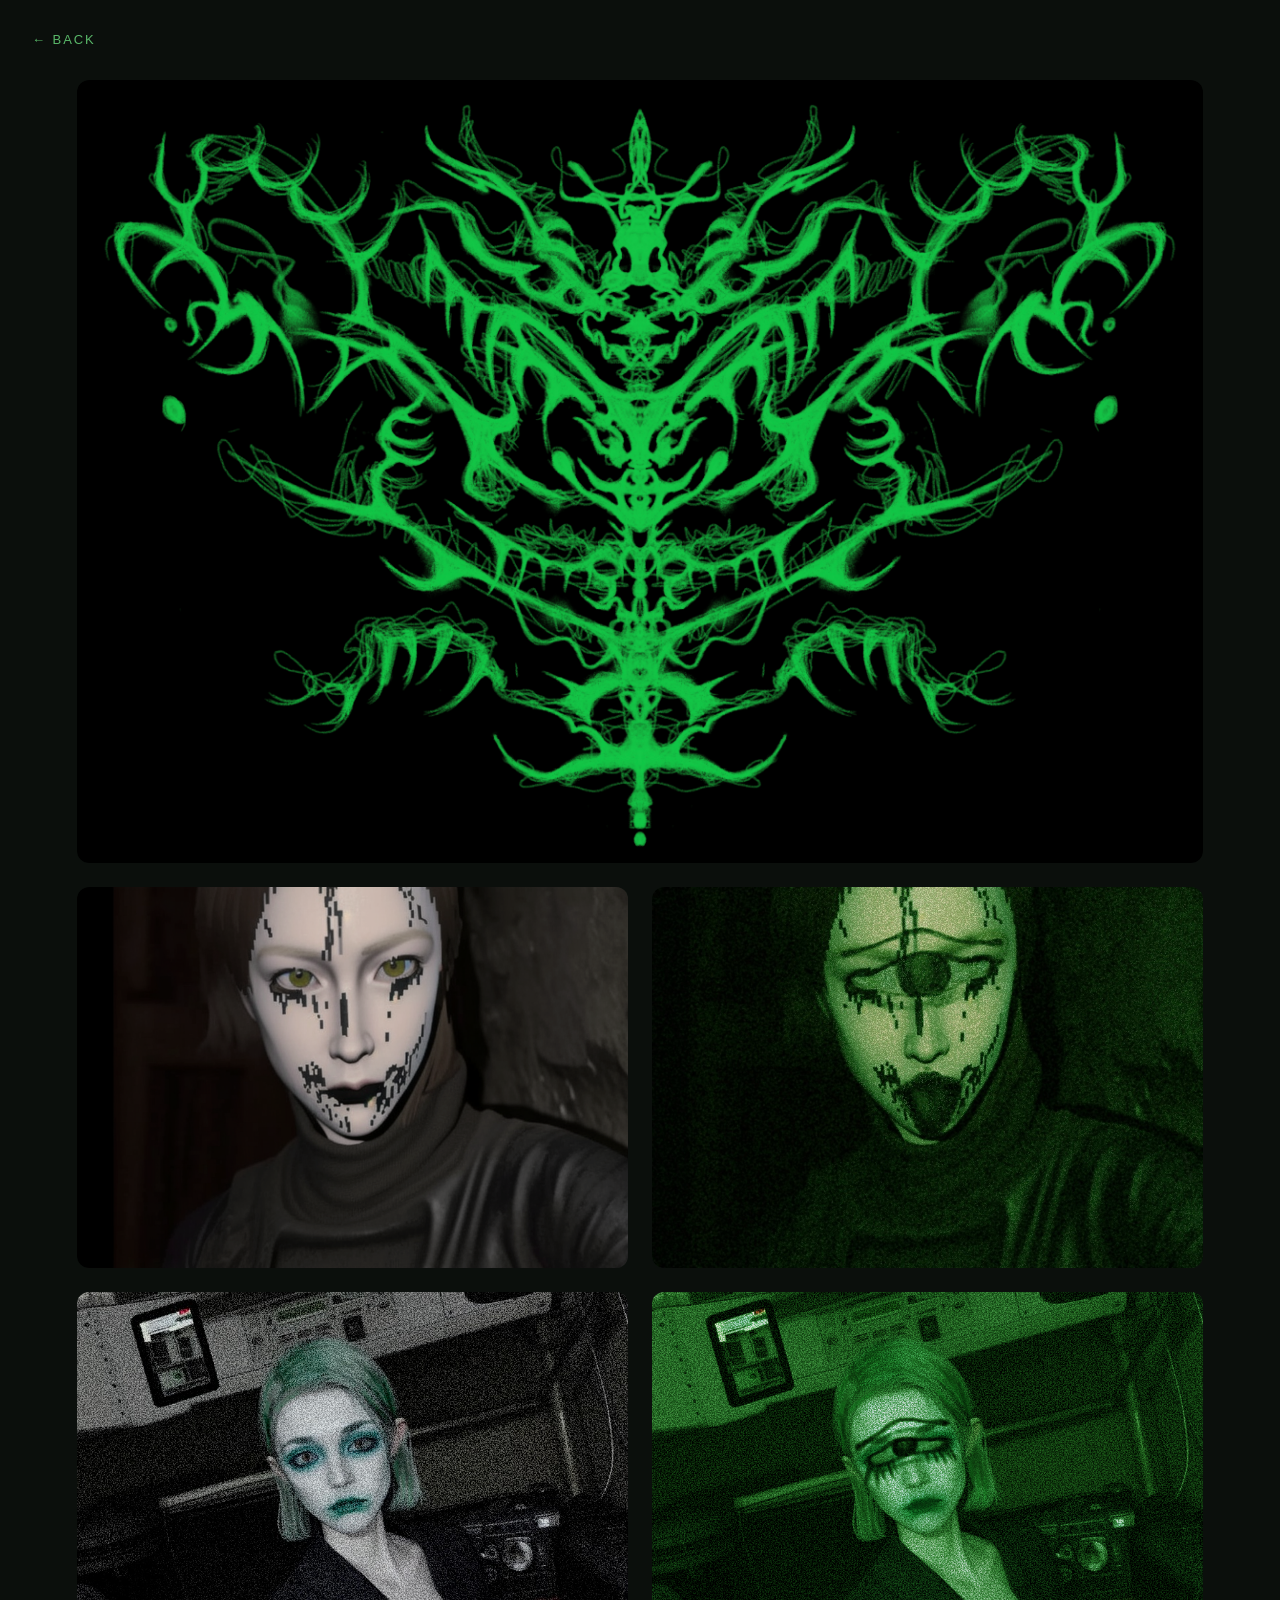
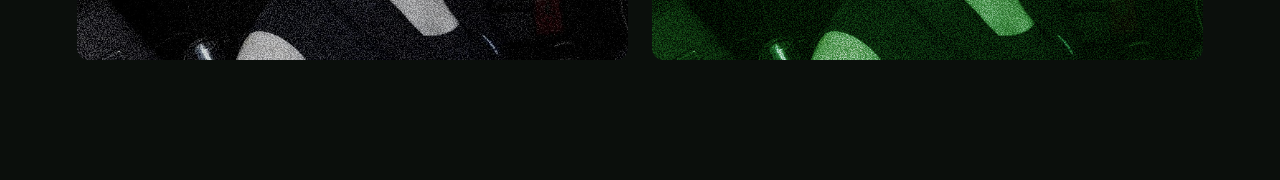
==== gallery.html @ 42191523 "Add files via upload" ====
<!DOCTYPE html>
<html lang="en">
<head>
  <meta charset="utf-8" />
  <meta name="viewport" content="width=device-width, initial-scale=1" />
  <title>Gallery</title>
  <link rel="stylesheet" href="gallery.css" />
</head>
<body>

  <div class="gallery-page">

    <a href="index.html" class="back">← BACK</a>

    <div class="gallery-grid">

      <!-- Each art work -->
       <div class="gallery-item gallery-item--featured">
        <img src="Totem.png" alt="Artwork 01">
      </div>

      <div class="gallery-item">
        <img src="O Cyclopia.png" alt="Artwork 01">
      </div>

      <div class="gallery-item">
        <img src="Cyclopia.jpg" alt="Artwork 02">
      </div>

      <div class="gallery-item">
        <img src="O1 Cyclopia.jpg" alt="Artwork 03">
      </div>

      <div class="gallery-item">
        <img src="Cyclopia1.png" alt="Artwork 04">
      </div>

      </div>
      
    </div>

  </div>

</body>
</html>
---- gallery.css ----
* {
  margin: 0;
  padding: 0;
  box-sizing: border-box;
}

body {
  background: #0b0f0c;
  color: #d9ffe5;
  font-family: -apple-system, BlinkMacSystemFont, sans-serif;
}

.gallery-page {
  padding: 80px 6vw 120px;
  position: relative;
}

.back {
  position: absolute;
  top: 32px;
  left: 32px;
  font-size: 13px;
  letter-spacing: 0.15em;
  text-decoration: none;
  color: #7bff91;
  opacity: 0.7;
}

.back:hover {
  opacity: 1;
}

.gallery-grid {
  display: grid;
  grid-template-columns: repeat(auto-fill, minmax(240px, 1fr));
  gap: 32px;
}

.gallery-item {
  overflow: hidden;
  border-radius: 12px;
  background: rgba(20, 30, 24, 0.6);
  transition: transform 0.4s ease, box-shadow 0.4s ease;
}

.gallery-item img {
  width: 100%;
  height: 100%;
  object-fit: cover;
  display: block;
  filter: brightness(0.9);
}

.gallery-item:hover {
  transform: translateY(-6px);
  box-shadow: 0 0 0 1px rgba(123, 255, 145, 0.35),
              0 20px 40px rgba(0, 0, 0, 0.6);
}

.gallery-item:hover img {
  filter: brightness(1);
}

.gallery-grid {
  display: grid;
  grid-template-columns: repeat(2, 1fr);
  gap: 24px;
}

.gallery-item--featured {
  grid-column: 1 / -1; 
}
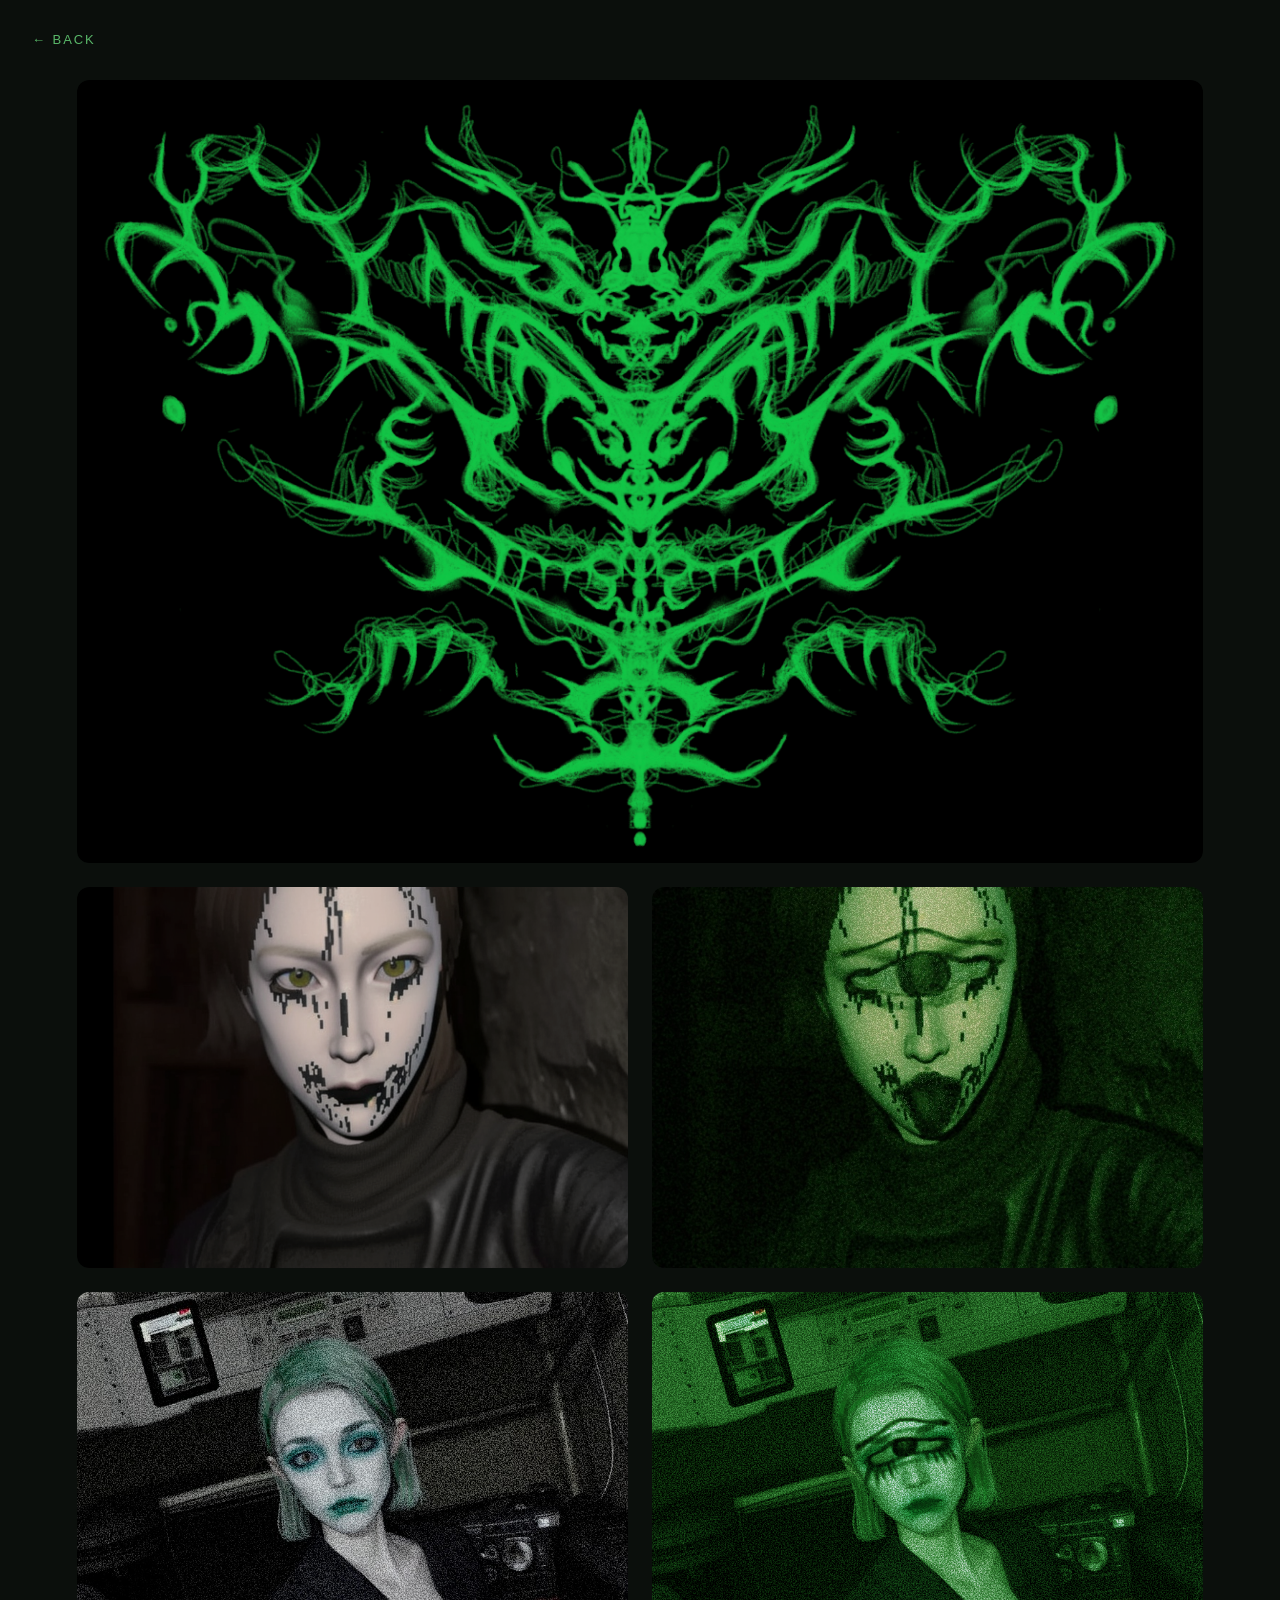
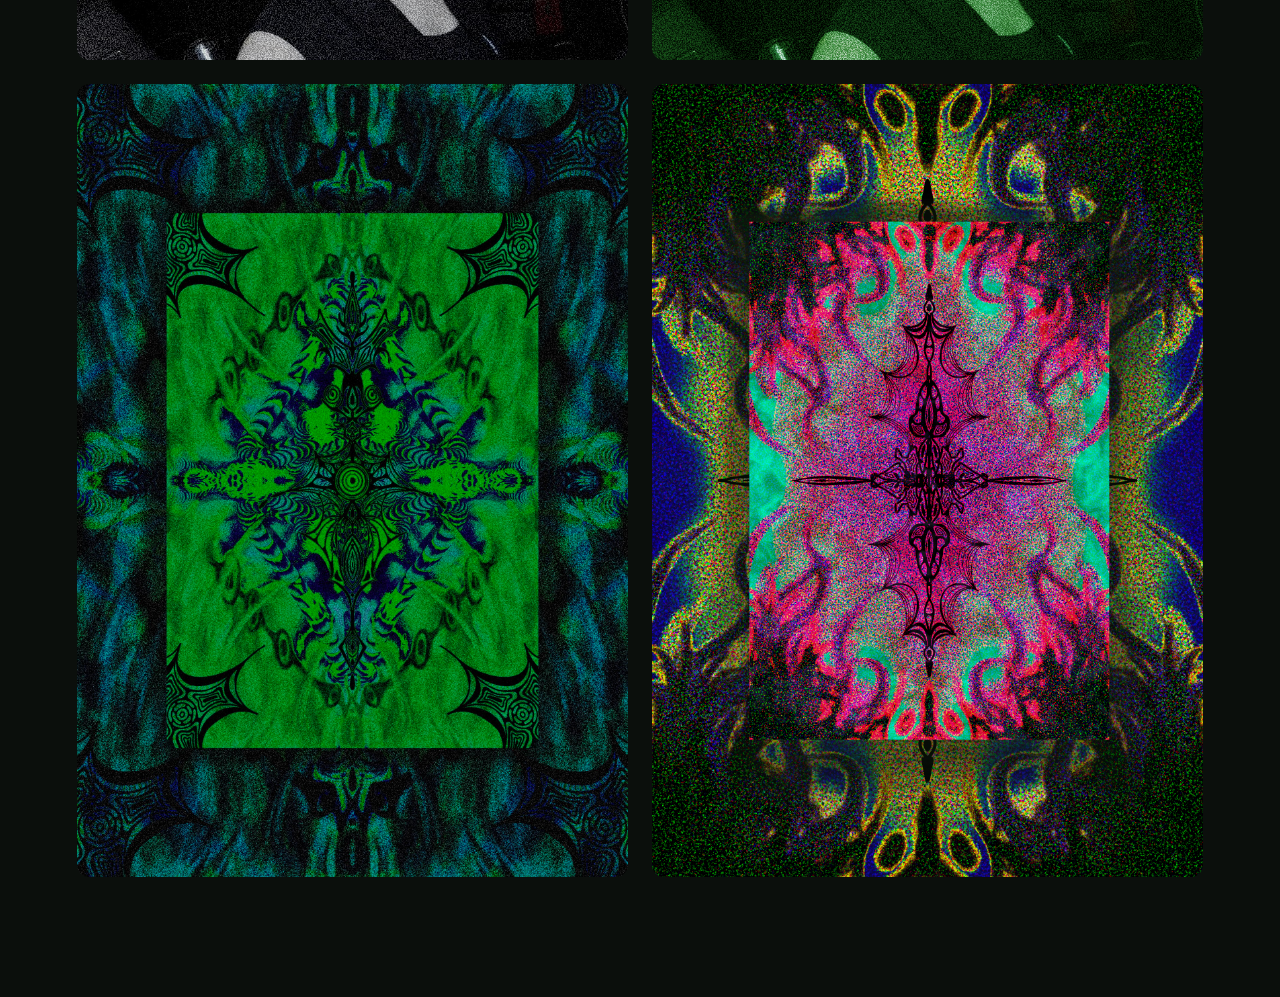
==== commit 2e0dfa0c: "Update gallery.html" ====
--- a/gallery.html
+++ b/gallery.html
@@ -35,6 +35,14 @@
         <img src="Cyclopia1.png" alt="Artwork 04">
       </div>
 
+       <div class="gallery-item">
+        <img src="procreat mandala green.jpg" alt="Artwork 05">
+      </div>
+
+      <div class="gallery-item">
+        <img src="pink.png" alt="Artwork 06">
+      </div>
+
       </div>
       
     </div>
@@ -43,3 +51,4 @@
 
 </body>
 </html>
+
